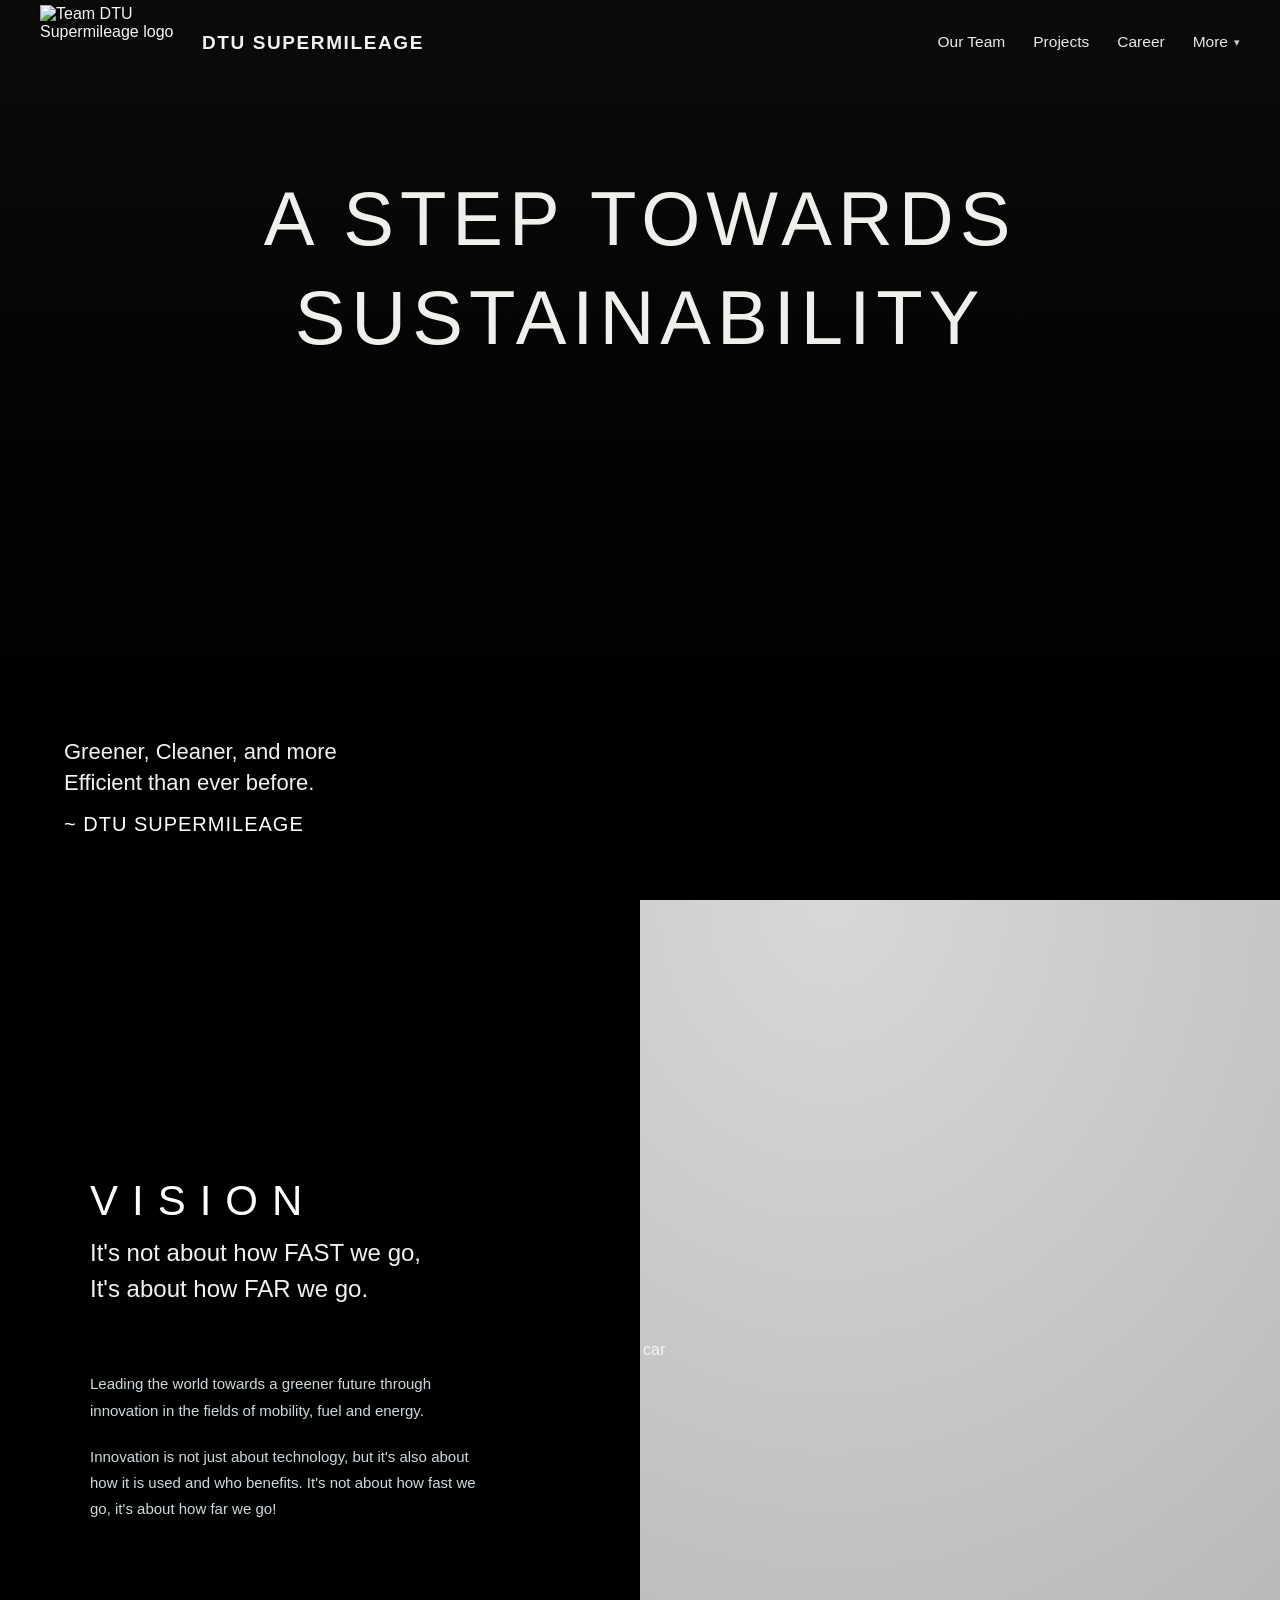
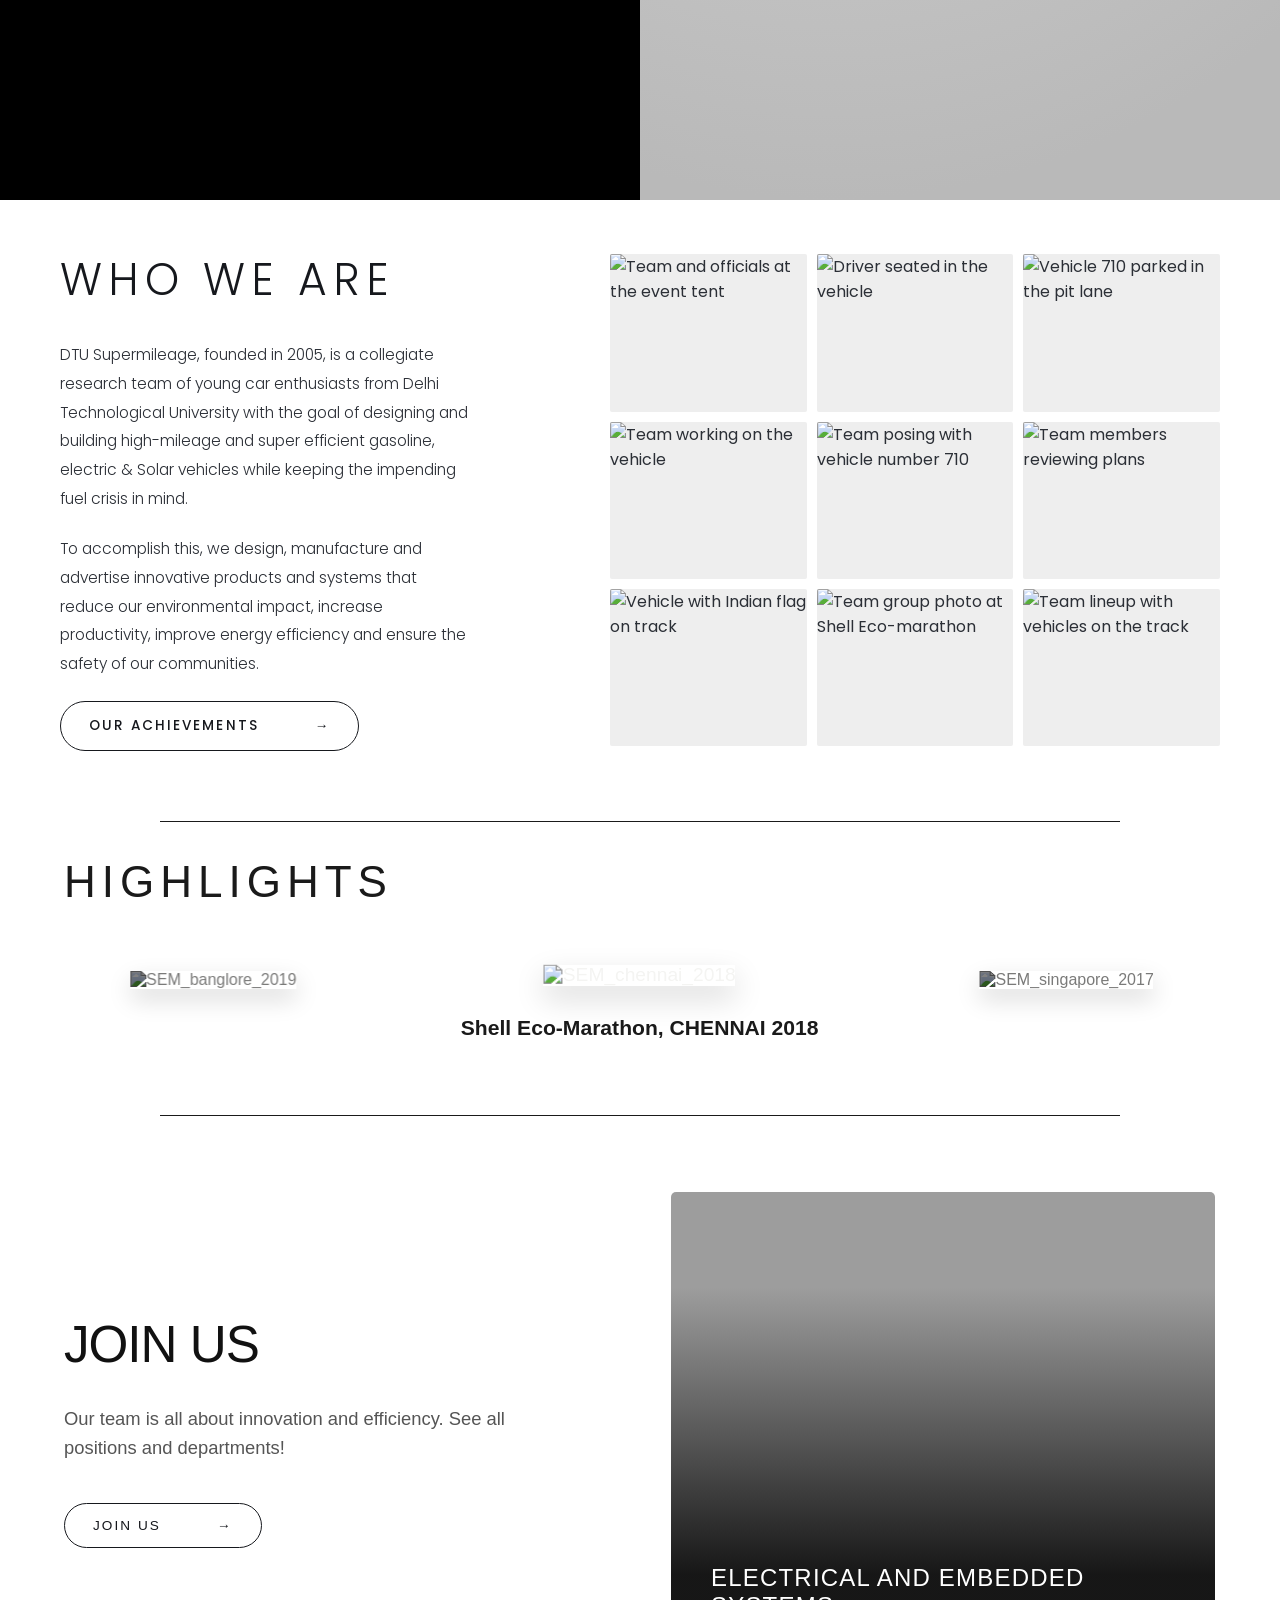
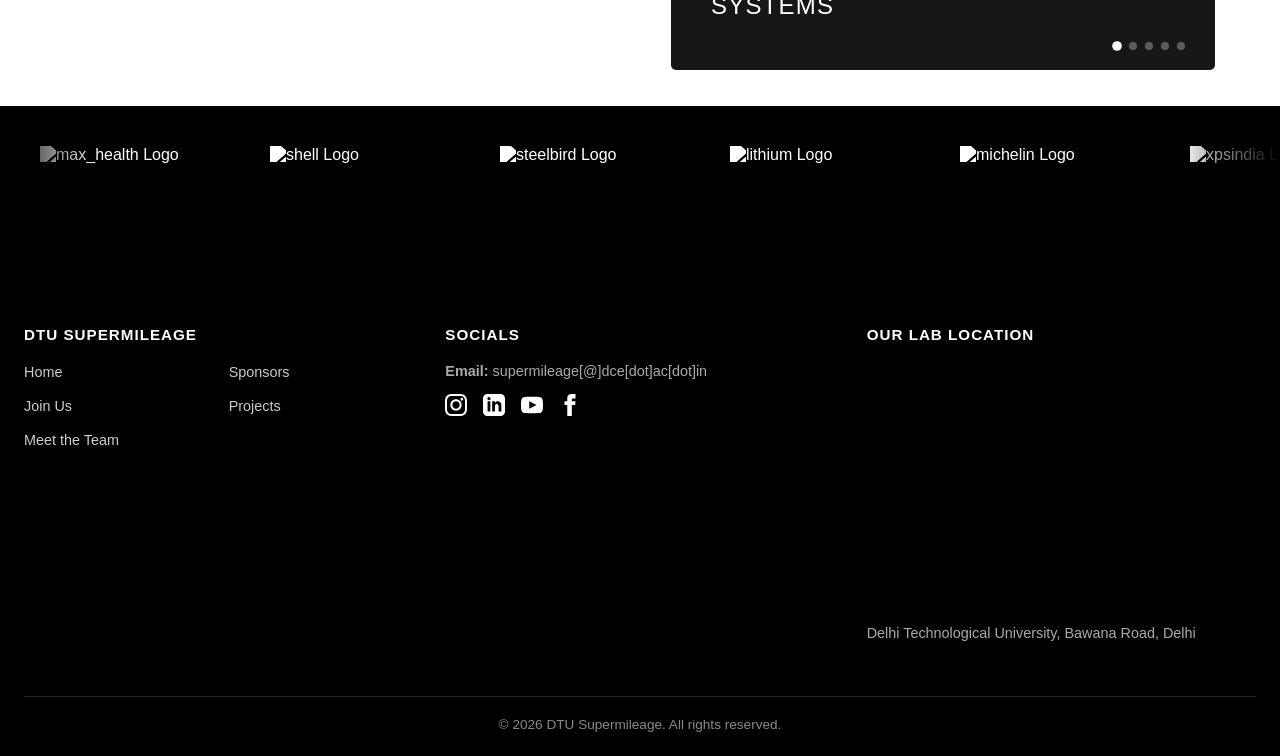
==== index.html @ 5630dfe8 "Add files via upload" ====
<!DOCTYPE html>
<html lang="en">
<head>
  <meta charset="UTF-8">
  <meta name="viewport" content="width=device-width, initial-scale=1.0">
  <title>Team DTU Supermileage</title>

  <!-- Preload critical performance assets -->
  <link rel="preload" href="assets/intro_vd.mp4" as="video" type="video/mp4">
  <link rel="preload" href="assets/smvlogo.png" as="image">
  <link rel="preconnect" href="https://fonts.googleapis.com">
  <link rel="preconnect" href="https://fonts.gstatic.com" crossorigin>
  <link href="https://fonts.googleapis.com/css2?family=Poppins:wght@300;400;500;600&display=swap" rel="stylesheet">
  <link rel="icon" type="image/png" href="assets/smvlogo.jpg">

  <!-- Link external stylesheet -->
  <link rel="stylesheet" href="styles.css">

  <style>
    /* Back to Top Button Styling */
    #backToTopBtn {
      position: fixed;
      bottom: 30px;
      right: 30px;
      z-index: 99;
      background: rgba(255, 255, 255);
      color: #040404;
      border: none;
      outline: none;
      width: 45px;
      height: 45px;
      border-radius: 50%;
      cursor: pointer;
      display: flex;
      align-items: center;
      justify-content: center;
      font-size: 20px;
      opacity: 0;
      visibility: hidden;
      transform: translateY(20px);
      transition: all 0.3s ease;
      box-shadow: 0 4px 12px rgba(0, 0, 0, 0.3);
    }

    #backToTopBtn.show {
      opacity: 1;
      visibility: visible;
      transform: translateY(0);
    }

    #backToTopBtn:hover {
      background: rgb(255, 255, 255);  
      transform: translateY(-3px);
      box-shadow: 0 6px 16px rgba(255, 85, 0, 0.4);
    }
  </style>
</head>

<body>
  <header>
    <a href="index.html" class="brand">
      <img class="brand-logo" src="assets/smvlogo.png" alt="Team DTU Supermileage logo" width="120" height="60">
      <span class="brand-name">DTU SUPERMILEAGE</span>
    </a>
    
    <button type="button" class="hamburger-btn" id="hamburgerBtn" aria-label="Toggle Navigation" aria-expanded="false">
        <span class="bar"></span>
        <span class="bar"></span>
        <span class="bar"></span>
    </button>

    <nav class="nav-right" aria-label="Main Navigation">
      <ul class="nav-links">
        <li class="lvl1"><a href="ourteam.html">Our Team</a></li>
        <li class="lvl2"><a href="projects.html">Projects</a></li>
        <li class="lvl2"><a href="career.html">Career</a></li>
        <li class="lvl3"><a href="sponsors.html">Sponsor Us</a></li>
      </ul>

      <div class="more-wrap">
        <button class="more-btn" id="moreBtn" aria-haspopup="true" aria-expanded="false">
          More <span class="chev">&#9662;</span>
        </button>
        <div class="more-panel" id="morePanel">
          <a href="index.html" class="active">Home</a>
          <a href="https://photos.app.goo.gl/ZworLWUZ16jQkHob8">Gallery</a>
          <a href="ourteam.html">Our Team</a>
          <a href="projects.html">Project</a>
          <a href="career.html">Career</a>
          <a href="sponsors.html">Sponsor Us</a>
        </div>
      </div>
    </nav>
  </header>

  <main>
    <!-- Hero Section -->
    <section class="hero">
      <video autoplay muted loop playsinline preload="auto" poster="assets/hero-fallback.png">
        <source src="assets/intro_vd.webm" type="video/webm">
        <source src="assets/intro_vd.mp4" type="video/mp4">
      </video>

      <div class="hero-content">
        <h1>A STEP TOWARDS<br>SUSTAINABILITY</h1>
      </div>

      <div class="quote">
        <p>Greener, Cleaner, and more<br>Efficient than ever before.</p>
        <div class="sig" style="color: white;"><span>~ DTU SUPERMILEAGE</span></div>
      </div>
    </section>

    <!-- Vision Section -->
    <section class="vision" id="vision">
      <div class="vision__left">
        <div class="vision__rule"></div>
        <div class="vision__content">
          <h2 class="vision__title" style="color: white;">VISION</h2>

          <p class="vision__tagline">
            It's not about how FAST we go,<br>
            It's about how FAR we go.
          </p>

          <div class="vision__body">
            <p>Leading the world towards a greener future through innovation in the fields of mobility, fuel and energy.</p>
            <p>Innovation is not just about technology, but it's also about how it is used and who benefits. It's not about how fast we go, it's about how far we go!</p>
          </div>
        </div>
      </div>

      <div class="vision__right">
        <img src="assets/car2.avif" alt="Concept car" class="vision__car" id="car">
      </div>
    </section>

    <!-- Who We Are Section -->
    <section class="who-we-are" id="who-we-are">
      <div class="wwa-container">
        <!-- Left column: text -->
        <div class="wwa-text" data-animate="left">
          <h2 class="wwa-heading">Who We Are</h2>

          <p class="wwa-paragraph">
            DTU Supermileage, founded in 2005, is a collegiate research team of young car
            enthusiasts from Delhi Technological University with the goal of designing and
            building high-mileage and super efficient gasoline, electric & Solar vehicles while
            keeping the impending fuel crisis in mind.
          </p>

          <p class="wwa-paragraph">
            To accomplish this, we design, manufacture and advertise innovative products and
            systems that reduce our environmental impact, increase productivity, improve
            energy efficiency and ensure the safety of our communities.
          </p>

          <a href="achievements.html" class="pill-btn">
            <span>Our Achievements</span>
            <span class="wwa-arrow" aria-hidden="true">&#8594;</span>
          </a>
        </div>

        <!-- Right column: image grid -->
        <div class="wwa-grid" data-animate="right">
          <div class="wwa-cell"><img src="assets/gallery/1.webp" alt="Team and officials at the event tent" loading="lazy"></div>
          <div class="wwa-cell"><img src="assets/gallery/2.webp" alt="Driver seated in the vehicle" loading="lazy"></div>
          <div class="wwa-cell"><img src="assets/gallery/3.webp" alt="Vehicle 710 parked in the pit lane" loading="lazy"></div>
          <div class="wwa-cell"><img src="assets/gallery/4.webp" alt="Team working on the vehicle" loading="lazy"></div>
          <div class="wwa-cell"><img src="assets/gallery/5.webp" alt="Team posing with vehicle number 710" loading="lazy"></div>
          <div class="wwa-cell"><img src="assets/gallery/6.webp" alt="Team members reviewing plans" loading="lazy"></div>
          <div class="wwa-cell"><img src="assets/gallery/7.webp" alt="Vehicle with Indian flag on track" loading="lazy"></div>
          <div class="wwa-cell"><img src="assets/gallery/8.webp" alt="Team group photo at Shell Eco-marathon" loading="lazy"></div>
          <div class="wwa-cell"><img src="assets/gallery/9.webp" alt="Team lineup with vehicles on the track" loading="lazy"></div>
        </div>
      </div>
    </section>

    <!-- Highlights Section -->
    <section class="highlights-section">
      <h2 class="section-heading">HIGHLIGHTS</h2>
      
      <div class="carousel-container">
        <div class="carousel-track" id="carouselTrack">
          <!-- Item 1 -->
          <div class="carousel-item">
            <div class="image-wrapper">
              <img src="assets/highlights/H1_SEM_Indonesia_2022.webp" alt="SEM_Indonesia_2022">
              <div class="caption">Shell Eco-Marathon, INDONESIA 2022</div>
            </div>
          </div>
          <!-- Item 2 -->
          <div class="carousel-item">
            <div class="image-wrapper">
              <img src="assets/highlights/H2_SEM_banglore_2019.webp" alt="SEM_banglore_2019">
              <div class="caption">Shell Eco-Marathon, BANGLORE 2019</div>
            </div>
          </div>
          <!-- Item 3 -->
          <div class="carousel-item">
            <div class="image-wrapper">
              <img src="assets/highlights/H3_SEM_chennai_2018.webp" alt="SEM_chennai_2018">
              <div class="caption">Shell Eco-Marathon, CHENNAI 2018</div>
            </div>
          </div>
          <!-- Item 4 -->
          <div class="carousel-item">
            <div class="image-wrapper">
              <img src="assets/highlights/H4_SEM_singapore_2017.webp" alt="SEM_singapore_2017">
              <div class="caption">Shell Eco-Marathon, SINGAPORE 2017</div>
            </div>
          </div>
          <!-- Item 5 -->
          <div class="carousel-item">
            <div class="image-wrapper">
              <img src="assets/highlights/H5_media.coverage.webp" alt="media.coverage">
              <div class="caption">Media Coverage</div>
            </div>
          </div>
          <!-- Item 6 -->
          <div class="carousel-item">
            <div class="image-wrapper">
              <img src="assets/highlights/H6_SEM_philipines_2014.webp" alt="SEM_philipines_2014">
              <div class="caption">Shell Eco-Marathon, PHILIPINES 2014</div>
            </div>
          </div>
        </div>
      </div>
    </section>
    
    <!-- Join Us Section -->
    <section class="join-architecture-section">
      <div class="join-container">
        <div class="join-left">
          <div class="vision__title">
            <h2>JOIN US</h2>
          </div>
          <p class="join-description">
            Our team is all about innovation and efficiency. See all positions and departments!
          </p>
          <a href="https://chat.whatsapp.com/EzGhBx8OUHdIgOia9QNd7w" class="pill-btn">
            <span>Join Us</span>
            <span class="pill-arrow" aria-hidden="true">&#8594;</span>
          </a>
        </div>

        <div class="join-right">
          <div class="dept-carousel-wrapper" id="deptCarousel">
            <div class="dept-card active" style="background-image: url('assets/departments/elec.webp');">
              <div class="dept-overlay"></div>
              <div class="dept-content">
                <h3>ELECTRICAL AND EMBEDDED SYSTEMS</h3>
                <div class="dept-info">
                  <p>This department oversees the production of powertrain components, electric vehicles, and the effective operation of electronics, motor, and motor control systems.</p>
                </div>
              </div>
            </div>

            <div class="dept-card" style="background-image: url('assets/departments/aero.webp');">
              <div class="dept-overlay"></div>
              <div class="dept-content">
                <h3>AERODYNAMICS</h3>
                <div class="dept-info">
                  <p>Focuses on vehicle chassis design, structural optimization, lightweight material implementation, and reducing aerodynamic drag coefficient.</p>
                </div>
              </div>
            </div>

            <div class="dept-card" style="background-image: url('assets/departments/pnd.webp');">
              <div class="dept-overlay"></div>
              <div class="dept-content">
                <h3>PROPULSION & VEHICLE DYNAMICS</h3>
                <div class="dept-info">
                  <p>Responsible for suspension geometry, steering systems, braking setups, and rigorous testing on track handling metrics.</p>
                </div>
              </div>
            </div>

            <div class="dept-card" style="background-image: url('assets/departments/snb.webp');">
              <div class="dept-overlay"></div>
              <div class="dept-content">
                <h3>STEERING AND BRAKES</h3>
                <div class="dept-info">
                  <p>Handles precision steering feedback systems and reliable braking mechanics tailored for maximum efficiency.</p>
                </div>
              </div>
            </div>

            <div class="dept-card" style="background-image: url('assets/departments/corpo.webp');">
              <div class="dept-overlay"></div>
              <div class="dept-content">
                <h3>CORPORATE & DESIGN</h3>
                <div class="dept-info">
                  <p>Handles corporate partnerships, financial budgeting, logistical planning, and overall outreach for national and international events.</p>
                </div>
              </div>
            </div>
          </div>

          <div class="dept-dots">
            <span class="dot active" data-index="0"></span>
            <span class="dot" data-index="1"></span>
            <span class="dot" data-index="2"></span>
            <span class="dot" data-index="3"></span>
            <span class="dot" data-index="4"></span>
          </div>
        </div>
      </div>
    </section>

    <!-- Back to Top Button -->
    <button id="backToTopBtn" aria-label="Back to top">&#8593;</button>

    <!-- Sponsor Marquee Section -->
    <section>
      <div class="sponsor-marquee">
        <div class="marquee-track" id="sponsorTrack">
          <img src="assets/sponsors/1.webp" alt="max_health Logo" class="sponsor-logo" loading="lazy">
          <img src="assets/sponsors/2.webp" alt="shell Logo" class="sponsor-logo" loading="lazy">
          <img src="assets/sponsors/3.webp" alt="steelbird Logo" class="sponsor-logo" loading="lazy">
          <img src="assets/sponsors/4.webp" alt="lithium Logo" class="sponsor-logo" loading="lazy">
          <img src="assets/sponsors/5.webp" alt="michelin Logo" class="sponsor-logo" loading="lazy">
          <img src="assets/sponsors/6.webp" alt="xpsindia Logo" class="sponsor-logo" loading="lazy">
          <img src="assets/sponsors/7.webp" alt="solidworks Logo" class="sponsor-logo" loading="lazy">
          <img src="assets/sponsors/8.webp" alt="ansys Logo" class="sponsor-logo" loading="lazy">
          
          <!-- Duplicate Set for Seamless Marquee Loop -->
          <img src="assets/sponsors/1.webp" alt="max_health Logo" class="sponsor-logo" loading="lazy">
          <img src="assets/sponsors/2.webp" alt="shell Logo" class="sponsor-logo" loading="lazy">
          <img src="assets/sponsors/3.webp" alt="steelbird Logo" class="sponsor-logo" loading="lazy">
          <img src="assets/sponsors/4.webp" alt="lithium Logo" class="sponsor-logo" loading="lazy">
          <img src="assets/sponsors/5.webp" alt="michelin Logo" class="sponsor-logo" loading="lazy">
          <img src="assets/sponsors/6.webp" alt="xpsindia Logo" class="sponsor-logo" loading="lazy">
          <img src="assets/sponsors/7.webp" alt="solidworks Logo" class="sponsor-logo" loading="lazy">
          <img src="assets/sponsors/8.webp" alt="ansys Logo" class="sponsor-logo" loading="lazy">
        </div>
      </div>
    </section>
  </main>

  <footer class="site-footer">
    <div class="footer-container">

      <!-- Column 1: Navigation Links -->
      <div class="footer-col">
        <h3>DTU SUPERMILEAGE</h3>
        <div class="nav-subcolumns">
          <ul class="footer-links">
            <li><a href="index.html">Home</a></li>
            <li><a href="career.html">Join Us</a></li>
            <li><a href="ourteam.html">Meet the Team</a></li>
          </ul>
          <ul class="footer-links">
            <li><a href="sponsors.html">Sponsors</a></li>
            <li><a href="projects.html">Projects</a></li>
          </ul>
        </div>
      </div>

      <!-- Column 2: Email & Socials -->
      <div class="footer-col">
        <h3>SOCIALS</h3>
        <p class="footer-email">
          <strong>Email:</strong> supermileage[@]dce[dot]ac[dot]in
        </p>

        <div class="footer-socials">
          <!-- Instagram -->
          <a href="https://instagram.com/dtusmv" target="_blank" rel="noopener noreferrer" aria-label="Instagram">
            <svg class="social-icon" viewBox="0 0 24 24" aria-hidden="true" focusable="false">
              <path fill="currentColor" d="M12 2.163c3.204 0 3.584.012 4.85.07 3.252.148 4.771 1.691 4.919 4.919.058 1.265.069 1.645.069 4.849 0 3.205-.012 3.584-.069 4.849-.149 3.225-1.664 4.771-4.919 4.919-1.266.058-1.644.07-4.85.07-3.204 0-3.584-.012-4.849-.07-3.26-.149-4.771-1.699-4.919-4.92-.058-1.265-.07-1.644-.07-4.849 0-3.204.013-3.583.07-4.849.149-3.227 1.664-4.771 4.919-4.919 1.266-.057 1.645-.069 4.849-.069zm0-2.163c-3.259 0-3.667.014-4.947.072-4.358.2-6.78 2.618-6.98 6.98-.059 1.281-.073 1.689-.073 4.948 0 3.259.014 3.668.072 4.948.2 4.358 2.618 6.78 6.98 6.98 1.281.058 1.689.072 4.948.072 3.259 0 3.668-.014 4.948-.072 4.354-.2 6.782-2.618 6.979-6.98.059-1.28.073-1.689.073-4.948 0-3.259-.014-3.667-.072-4.947-.196-4.354-2.617-6.78-6.979-6.98-1.281-.059-1.69-.073-4.949-.073zm0 5.838c-3.403 0-6.162 2.759-6.162 6.162s2.759 6.163 6.162 6.163 6.162-2.759 6.162-6.163c0-3.403-2.759-6.162-6.162-6.162zm0 10.162c-2.209 0-4-1.79-4-4 0-2.209 1.791-4 4-4s4 1.791 4 4c0 2.21-1.791 4-4 4zm6.406-11.845c-.796 0-1.441.645-1.441 1.44s.645 1.44 1.441 1.44c.795 0 1.439-.645 1.439-1.44s-.644-1.44-1.439-1.44z"/>
            </svg>
          </a>

          <!-- LinkedIn -->
          <a href="https://www.linkedin.com/company/dtusupermileage/" target="_blank" rel="noopener noreferrer" aria-label="LinkedIn">
            <svg class="social-icon" viewBox="0 0 24 24" aria-hidden="true" focusable="false">
              <path fill="currentColor" d="M19 0h-14c-2.761 0-5 2.239-5 5v14c0 2.761 2.239 5 5 5h14c2.762 0 5-2.239 5-5v-14c0-2.761-2.238-5-5-5zm-11 19h-3v-11h3v11zm-1.5-12.268c-.966 0-1.75-.79-1.75-1.764s.784-1.764 1.75-1.764 1.75.79 1.75 1.764-.783 1.764-1.75 1.764zm13.5 12.268h-3v-5.604c0-3.368-4-3.113-4 0v5.604h-3v-11h3v1.765c1.396-2.586 7-2.777 7 2.476v6.759z"/>
            </svg>
          </a>

          <!-- YouTube -->
          <a href="https://www.youtube.com/@dtusupermileage" target="_blank" rel="noopener noreferrer" aria-label="YouTube">
            <svg class="social-icon" viewBox="0 0 24 24" aria-hidden="true" focusable="false">
              <path fill="currentColor" d="M19.615 3.184c-3.604-.246-11.631-.245-15.23 0-3.897.266-4.356 2.62-4.385 8.816.029 6.185.484 8.549 4.385 8.816 3.6.245 11.626.246 15.23 0 3.897-.266 4.356-2.62 4.385-8.816-.029-6.185-.484-8.549-4.385-8.816zm-10.615 12.816v-8l8 3.993-8 4.007z"/>
            </svg>
          </a>

          <!-- Facebook -->
          <a href="https://www.facebook.com/DTUSupermileage/" target="_blank" rel="noopener noreferrer" aria-label="Facebook">
            <svg class="social-icon" viewBox="0 0 24 24" aria-hidden="true" focusable="false">
              <path fill="currentColor" d="M9 8h-3v4h3v12h5v-12h3.642l.358-4h-4v-1.667c0-.955.192-1.333 1.115-1.333h2.885v-5h-3.808c-3.596 0-5.192 1.583-5.192 4.615v3.385z"/>
            </svg>
          </a>
        </div>
      </div>

      <!-- Column 3: Location & Map -->
      <div class="footer-col">
        <h3>OUR LAB LOCATION</h3>
        <div class="map-container">
          <iframe 
            src="https://www.google.com/maps/embed?pb=!1m18!1m12!1m3!1d550.8829001126899!2d77.1178675981182!3d28.752760879747065!2m3!1f0!2f0!3f0!3m2!1i1024!2i768!4f13.1!3m3!1m2!1s0x390d0165c2d05ccd%3A0x493614b75f6ae252!2sSMV%20DTU!5e0!3m2!1sen!2sin!4v1786744481241!5m2!1sen!2sin" 
            width="100%" 
            height="250" 
            style="border:0;" 
            allowfullscreen="" 
            loading="lazy" 
            referrerpolicy="strict-origin-when-cross-origin"
            title="SMV DTU Location Map">
          </iframe>
        </div>
        <p class="lab-address">Delhi Technological University, Bawana Road, Delhi</p>
      </div>

    </div>

    <!-- Bottom Copyright Bar -->
    <div class="footer-bottom">
      <span>© 2026 DTU Supermileage. All rights reserved.</span>
    </div>
  </footer>

  <!-- Link external JavaScript -->
  <script src="script.js"></script>

  <!-- Back to Top Script -->
  <script>
    document.addEventListener("DOMContentLoaded", () => {
      const backToTopBtn = document.getElementById('backToTopBtn');

      if (backToTopBtn) {
        window.addEventListener('scroll', () => {
          // Show button if user scrolls down more than 300px
          if (window.scrollY > 300) {
            backToTopBtn.classList.add('show');
          } else {
            backToTopBtn.classList.remove('show');
          }
        });

        backToTopBtn.addEventListener('click', () => {
          window.scrollTo({
            top: 0,
            behavior: 'smooth'
          });
        });
      }
    });
  </script>
</body>
</html>
---- styles.css ----
/* ==========================================
   0. ROOT & GLOBAL RESET VARIABLES
   ========================================== */
:root {
  --header-bg: transparent;
  --header-bg-solid: rgba(30,30,30,0.92);
  --text-light: #f4f4f2;
  --text-dim: #cfcfcc;
  --accent: #cfcfcc;
  --ink: #16181d;
  --body-text: #2b2f36;
  --muted: #6b7280;
  --bg: #ffffff;
  --line: #16181d;
  --gap: 10px;
  --radius: 2px;
}

* {
  box-sizing: border-box;
  margin: 0;
  padding: 0;
}

.who-we-are, 
.join-architecture-section, 
.highlights-section {
  margin: 0;
}

html {
  scroll-behavior: smooth;
}

body {
  font-family: 'Segoe UI', 'Helvetica Neue', Arial, sans-serif;
  background: #000;
  color: var(--text-light);
}

a {
  color: inherit;
  text-decoration: none;
}


/* ==========================================
   1. HEADER & NAVIGATION STYLES
   ========================================== */
header {
  position: fixed;
  top: 0;
  left: 0;
  right: 0;
  z-index: 100;
  height: 84px;
  display: flex;
  align-items: center;
  justify-content: space-between;
  gap: 24px;
  padding: 0 40px;
  background: transparent;
  transition: transform 0.3s ease-in-out;
}

header.header-hidden {
  transform: translateY(-100%);
}

.brand {
  display: flex;
  align-items: center;
  gap: 12px;
  height: 100%;
  flex-shrink: 0;
}

.brand-logo {
  height: 75px;
  width: auto;
  display: block;
  filter: drop-shadow(0 1px 2px rgba(0,0,0,0.5));
}

.brand-name {
  font-size: 19px;
  font-weight: 700;
  letter-spacing: 1.6px;
  color: #f2f2f0;
  white-space: nowrap;
  line-height: 1;
}

.nav-right {
  display: flex;
  align-items: center;
  height: 100%;
  gap: 28px;
  flex-shrink: 1;
  min-width: 0;
}

.nav-links {
  list-style: none;
  display: flex;
  align-items: center;
  height: 100%;
  gap: 28px;
}

.nav-links a {
  display: flex;
  align-items: center;
  height: 100%;
  font-size: 15.5px;
  color: #e8e8e6;
  white-space: nowrap;
  position: relative;
  transition: color 0.3s ease, transform 0.3s ease;
}

.nav-links a:hover {
  color: #ffffff;
  transform: scale(1.05);
}

.lvl3, .lvl2, .lvl1 {
  display: flex;
}

/* More Menu Dropdown */
.more-wrap {
  position: relative;
  display: none;
  height: 100%;
  align-items: center;
}

.more-btn {
  display: flex;
  align-items: center;
  gap: 6px;
  height: 100%;
  background: none;
  border: none;
  color: #e8e8e6;
  font-size: 15.5px;
  font-family: inherit;
  cursor: pointer;
  white-space: nowrap;
  transition: color 0.3s ease, transform 0.3s ease;
}

.more-btn:hover {
  color: #ffffff;
  transform: scale(1.05);
}

.more-btn .chev {
  font-size: 11px;
  transition: transform .2s ease;
  color: var(--accent);
}

.more-btn[aria-expanded="true"] .chev {
  transform: rotate(180deg);
}

.more-panel {
  position: absolute;
  top: calc(100% + 10px);
  right: 0;
  min-width: 200px;
  background: var(--header-bg-solid);
  border: 1px solid rgba(255,255,255,0.08);
  border-radius: 10px;
  padding: 8px;
  display: none;
  flex-direction: column;
  box-shadow: 0 12px 30px rgba(0,0,0,0.45);
}

.more-panel.open {
  display: flex;
}

.more-panel a {
  padding: 11px 14px;
  border-radius: 6px;
  font-size: 15px;
  color: #eee;
  white-space: nowrap;
  transition: background 0.2s ease, color 0.2s ease;
}

.more-panel a:hover,
.more-panel a.active {
  background: rgba(255,255,255,0.08);
  color: #fff;
}

.profile {
  display: flex;
  align-items: center;
  height: 100%;
  gap: 6px;
  cursor: pointer;
  flex-shrink: 0;
}

.profile .avatar {
  width: 30px;
  height: 30px;
  border-radius: 50%;
  background: var(--accent);
  display: flex;
  align-items: center;
  justify-content: center;
  color: #fff;
  font-size: 15px;
}

.profile .chev {
  color: var(--accent);
  font-size: 11px;
}


/* ==========================================
   2. HERO SECTION
   ========================================== */
.hero {
  position: relative;
  min-height: 100vh;
  display: flex;
  flex-direction: column;
  justify-content: center;
  overflow: hidden;
}

.hero video {
  position: absolute;
  inset: 0;
  width: 100%;
  height: 100%;
  object-fit: cover;
  z-index: 0;
}

.hero::after {
  content: "";
  position: absolute;
  inset: 0;
  background: linear-gradient(180deg, rgba(20,20,20,0.55) 0%, rgba(20,20,20,0.25) 35%, rgba(10,10,10,0.15) 60%, rgba(0,0,0,0.8) 100%);
  z-index: 1;
}

.hero-content {
  position: relative;
  z-index: 2;
  padding-top: 170px;
  text-align: center;
}

.hero-content h1 {
  font-size: clamp(32px, 6vw, 76px);
  font-weight: 300;
  letter-spacing: 6px;
  line-height: 1.3;
  color: #efefec;
}

.quote {
  position: relative;
  z-index: 2;
  margin-top: auto;
  padding: 0 0 64px 64px;
  max-width: 520px;
}

.quote p {
  font-size: 22px;
  color: #f2f2f0;
  line-height: 1.4;
  font-weight: 300;
}

.quote .sig {
  margin-top: 14px;
  font-size: 20px;
  font-weight: 700;
  letter-spacing: 1px;
}

.quote .sig span {
  font-weight: 400;
}


/* ==========================================
   3. VISION SECTION
   ========================================== */
.vision {
  position: relative;
  display: flex;
  width: 100%;
  height: 100vh;
  overflow: hidden;
  background: #d9d9d9;
}

.vision__left {
  position: relative;
  width: 50%;
  min-width: 480px;
  height: 100%;
  background: #000;
  display: flex;
  align-items: center;
  padding-left: 90px;
  z-index: 2;
}

.vision__rule {
  position: absolute;
  left: 40px;
  top: 12%;
  bottom: 12%;
  width: 1px;
  background: rgba(0, 0, 0, 0.35);
}

.vision__content {
  max-width: 460px;
}

.vision__title {
  font-size: 42px;
  font-weight: 400;
  letter-spacing: 14px;
  margin-bottom: 10px;
}

.vision__tagline {
  font-size: 24px;
  font-weight: 300;
  line-height: 1.5;
  color: #f2f2f2;
  margin-bottom: 64px;
}

.vision__body p {
  font-size: 15px;
  font-weight: 300;
  line-height: 1.75;
  color: #cfd8dc;
  max-width: 400px;
}

.vision__body p + p {
  margin-top: 20px;
}

.vision__right {
  position: relative;
  width: 50%;
  height: 100%;
  background: radial-gradient(120% 100% at 30% 0%, #d8d8d8 0%, #b9b9b9 100%);
  overflow: hidden;
}

.vision__car {
  position: absolute;
  top: 50%;
  right: -6%;
  width: 118%;
  max-width: none;
  transform: translate(0, -50%);
  will-change: transform;
  pointer-events: none;
  user-select: none;
}


/* ==========================================
   4. WHO WE ARE SECTION
   ========================================== */
.who-we-are {
  padding: 50px 60px;
  overflow: hidden;
  background: var(--bg);
  color: var(--body-text);
  font-family: 'Poppins', -apple-system, BlinkMacSystemFont, 'Segoe UI', sans-serif;
}

.wwa-container {
  max-width: 1400px;
  margin: 0 auto;
  display: grid;
  grid-template-columns: minmax(280px, 460px) 1fr;
  gap: 90px;
  align-items: center;
}

.wwa-text {
  opacity: 0;
  transform: translateX(-30px);
  transition: opacity 0.8s ease, transform 0.8s ease;
}

.wwa-text.in-view {
  opacity: 1;
  transform: translateX(0);
}

.wwa-heading {
  font-weight: 300;
  font-size: 44px;
  letter-spacing: 6px;
  line-height: 1.35;
  margin: 0 0 32px;
  color: var(--ink);
  text-transform: uppercase;
}

.wwa-paragraph {
  font-size: 15.5px;
  line-height: 1.85;
  font-weight: 300;
  color: var(--body-text);
  margin: 0 0 22px;
  max-width: 46ch;
}

.pill-btn {
  display: inline-flex;
  align-items: center;
  text-decoration: none;
  border: 1px solid var(--line, rgba(0, 0, 0, 0.3));
  border-radius: 999px;
  overflow: hidden;
  font-size: 0.85rem;
  letter-spacing: 0.15em;
  text-transform: uppercase;
  font-weight: 500;
  color: var(--ink, #fff);
  background: transparent;
  width: fit-content;
  transition: background 0.3s ease, color 0.3s ease, border-color 0.3s ease;
}

.pill-btn span {
  display: flex;
  align-items: center;
  padding: 14px 28px;
  font-weight: inherit;
  letter-spacing: inherit;
}

/* Hover State */
.pill-btn:hover {
  background: var(--ink, #111111);
  color: #fff;
  border-color: var(--ink, #111111);
}

.wwa-grid {
  display: grid;
  grid-template-columns: repeat(3, 1fr);
  grid-auto-rows: 1fr;
  gap: var(--gap);
  opacity: 0;
  transform: translateX(30px);
  transition: opacity 0.8s ease 0.15s, transform 0.8s ease 0.15s;
}

.wwa-grid.in-view {
  opacity: 1;
  transform: translateX(0);
}

.wwa-cell {
  position: relative;
  aspect-ratio: 5 / 4;
  overflow: hidden;
  border-radius: var(--radius);
  background: #eee;
}

.wwa-cell img {
  width: 100%;
  height: 100%;
  object-fit: cover;
  display: block;
  transition: transform 0.6s cubic-bezier(0.22, 1, 0.36, 1), filter 0.6s ease;
  filter: grayscale(0%);
}

.wwa-cell:hover img {
  transform: scale(1.06);
}

.wwa-grid.in-view .wwa-cell {
  animation: fadeUp 0.6s ease both;
}
.wwa-grid.in-view .wwa-cell:nth-child(1) { animation-delay: 0.05s; }
.wwa-grid.in-view .wwa-cell:nth-child(2) { animation-delay: 0.10s; }
.wwa-grid.in-view .wwa-cell:nth-child(3) { animation-delay: 0.15s; }
.wwa-grid.in-view .wwa-cell:nth-child(4) { animation-delay: 0.20s; }
.wwa-grid.in-view .wwa-cell:nth-child(5) { animation-delay: 0.25s; }
.wwa-grid.in-view .wwa-cell:nth-child(6) { animation-delay: 0.30s; }
.wwa-grid.in-view .wwa-cell:nth-child(7) { animation-delay: 0.35s; }
.wwa-grid.in-view .wwa-cell:nth-child(8) { animation-delay: 0.40s; }
.wwa-grid.in-view .wwa-cell:nth-child(9) { animation-delay: 0.45s; }

@keyframes fadeUp {
  from { opacity: 0; transform: translateY(14px); }
  to   { opacity: 1; transform: translateY(0); }
}


/* ==========================================
   5. JOIN ARCHITECTURE & DEPARTMENT CAROUSEL
   ========================================== */
.join-architecture-section {
  background-color: #ffffff;
  color: #ffffff;
  padding: 35px 5vw;
  font-family: 'Helvetica Neue', Helvetica, Arial, sans-serif;
}

.join-container {
  max-width: 1400px;
  margin: 0 auto;
  display: grid;
  grid-template-columns: 1fr 1fr;
  gap: 60px;
  align-items: center;
}

.join-left {
  display: flex;
  flex-direction: column;
  justify-content: center;
}

.arch-index {
  font-size: 0.75rem;
  letter-spacing: 0.25em;
  color: #666666;
  text-transform: uppercase;
  display: block;
  margin-bottom: 12px;
  font-weight: 600;
}

.join-left h2 {
  font-size: clamp(2.5rem, 4vw, 4rem);
  font-weight: 300;
  letter-spacing: -0.02em;
  margin: 0 0 20px 0;
  color: #111111;
}

.join-description {
  font-size: 1.15rem;
  line-height: 1.6;
  color: #555555;
  font-weight: 300;
  margin-bottom: 40px;
  max-width: 480px;
}

.arch-btn {
  display: inline-flex;
  align-items: center;
  gap: 12px;
  background: transparent;
  border: 1px solid rgba(0, 0, 0, 0.3);
  color: #fff;
  padding: 14px 28px;
  text-decoration: none;
  font-size: 0.85rem;
  letter-spacing: 0.15em;
  text-transform: uppercase;
  font-weight: 500;
  width: fit-content;
  transition: all 0.4s cubic-bezier(0.16, 1, 0.3, 1);
}

.arch-btn:hover {
  background: #111111;
  color: #ffffff;
  border-color: #111111;
}

.arch-btn svg {
  transition: transform 0.3s ease;
}

.arch-btn:hover svg {
  transform: translateX(6px);
}

/* Right Side: Department Display Carousel */
.join-right {
  position: relative;
  width: 100%;
  height: 480px;
  border: 1px solid rgb(255, 255, 255);
  border-radius: 6px;
  overflow: hidden;
  background: #ffffff;
}

.dept-carousel-wrapper {
  position: relative;
  width: 100%;
  height: 100%;
}

.dept-card {
  position: absolute;
  inset: 0;
  background-size: cover;
  background-position: center;
  opacity: 0;
  visibility: hidden;
  transition: opacity 0.8s cubic-bezier(0.16, 1, 0.3, 1), visibility 0.8s ease;
  display: flex;
  flex-direction: column;
  justify-content: flex-end;
  padding: 40px;
}

.dept-card.active {
  opacity: 1;
  visibility: visible;
}

.dept-overlay {
  position: absolute;
  inset: 0;
  background: linear-gradient(to top, rgba(10,10,10,0.95) 20%, rgba(10,10,10,0.4) 80%);
  transition: background 0.4s ease;
}

.dept-content {
  position: relative;
  z-index: 2;
}

.dept-content h3 {
  font-size: 1.5rem;
  font-weight: 400;
  letter-spacing: 0.05em;
  color: #fff;
  margin: 0 0 10px 0;
  transition: transform 0.4s ease;
}

.dept-info {
  max-height: 0;
  opacity: 0;
  overflow: hidden;
  transition: max-height 0.5s cubic-bezier(0.16, 1, 0.3, 1), opacity 0.4s ease;
}

.dept-info p {
  font-size: 0.95rem;
  line-height: 1.6;
  color: #d0d0d0;
  margin: 0;
  font-weight: 300;
}

.dept-card:hover .dept-info,
.dept-card.expanded .dept-info {
  max-height: 150px;
  opacity: 1;
  margin-top: 12px;
}

.dept-dots {
  position: absolute;
  bottom: 20px;
  right: 30px;
  z-index: 10;
  display: flex;
  gap: 8px;
}

.dot {
  width: 8px;
  height: 8px;
  border-radius: 50%;
  background: rgba(255, 255, 255, 0.3);
  cursor: pointer;
  transition: background 0.3s ease, transform 0.3s ease;
}

.dot.active {
  background: #fff;
  transform: scale(1.2);
}


/* ==========================================
   6. HIGHLIGHTS SECTION
   ========================================== */
.highlights-section {
  width: 100%;
  max-width: 100vw;
  padding: 20px 0 40px 0;
  overflow: hidden;
  background-color: #ffffff;
  position: relative;
}

/* Centered thin black separator line (3/4 of page width) at top */
.highlights-section::before {
  content: "";
  display: block;
  width: 75%;
  height: 1px;
  background-color: #1a1a1a;
  margin: 0 auto 30px auto;
}

/* Bottom separator line (3/4 width, centered, thin black) */
.highlights-section::after {
  content: "";
  display: block;
  width: 75%;
  height: 1px;
  background-color: #1a1a1a;
  margin: 20px auto 0 auto;
}

/* Heading with left margin gap */
.section-heading {
  font-size: 44px;
  font-weight: 300;
  margin-left: 5vw;
  margin-bottom: 20px;
  letter-spacing: 6px;
  line-height: 1.35;
  text-transform: uppercase;
  color: #1a1a1a;
}

.carousel-container {
  width: 100%;
  overflow: visible;
  position: relative;
  padding: 40px 0 60px 0;
}

.carousel-track {
  display: flex;
  flex-direction: row;
  align-items: center;
  will-change: transform;
}

.carousel-item {
  flex: 0 0 33.333vw;
  max-width: 33.333vw;
  padding: 0 15px;
  box-sizing: border-box;
  text-align: center;
  position: relative;
  z-index: 1;
}

.image-wrapper {
  position: relative;
  width: 100%;
  transition: transform 0.5s ease, z-index 0.5s ease;
}

.carousel-item img {
  width: 100%;
  height: 320px;
  object-fit: cover;
  border-radius: 0;
  box-shadow: 0 10px 25px rgba(0, 0, 0, 0.15);
  transition: filter 0.5s ease, transform 0.5s ease;
  filter: brightness(0.5);
}

/* Center Active Image Styling */
.carousel-item.active {
  z-index: 10;
}

.carousel-item.active .image-wrapper {
  transform: scale(1.2);
}

.carousel-item.active img {
  filter: brightness(1);
}

/* Prevent hover states or pointer clicking from disrupting transitions/animations */
.carousel-container *, 
.carousel-track *, 
.carousel-item * {
  pointer-events: none;
}

/* Caption Styling */
.caption {
  position: relative;
  margin-top: 25px;
  width: 100%;
  text-align: center;
  font-size: 1.1rem;
  font-weight: 600;
  color: #1a1a1a;
  opacity: 0;
  transition: opacity 0.3s ease-in-out;
}

.carousel-item.active .caption {
  opacity: 1;
}


/* ==========================================
   7. SPONSOR MARQUEE SECTION
   ========================================== */
.sponsor-marquee {
  width: 100%;
  overflow: hidden;
  background-color: #000;
  padding: 40px 0;
  position: relative;
}

.sponsor-marquee::before,
.sponsor-marquee::after {
  content: "";
  position: absolute;
  top: 0;
  width: 100px;
  height: 100%;
  z-index: 2;
  pointer-events: none;
}

.sponsor-marquee::before {
  left: 0;
  background: linear-gradient(to right, #000, transparent);
}

.sponsor-marquee::after {
  right: 0;
  background: linear-gradient(to left, #000, transparent);
}

.marquee-track {
  display: flex;
  width: 200vw;
  animation: marqueeScroll 30s linear infinite;
}

.marquee-track:hover {
  animation-play-state: paused;
}

.sponsor-logo {
  flex: 0 0 auto;
  width: 150px;
  height: 80px;
  margin: 0 40px;
  object-fit: contain;
  filter: brightness(0) invert(1);
  transition: filter 0.3s ease;
}

.sponsor-logo:hover {
  filter: none; 
}

@keyframes marqueeScroll {
  0% { transform: translateX(0); }
  100% { transform: translateX(-50%); }
}


/* ==========================================
   8. SITE FOOTER (UPDATED & RESTRUCTURED)
   ========================================== */
.site-footer {
  background-color: #000000;
  color: #ffffff;
  padding: 60px 24px 24px;
  font-family: sans-serif;
  width: 100%;
  box-sizing: border-box;
}

.footer-container {
  max-width: 1280px;
  margin: 0 auto;
  display: grid;
  grid-template-columns: repeat(3, 1fr); /* Enforces 3 balanced columns across screen sizes */
  gap: 32px;
  width: 100%;
  border-bottom: 1px solid #222222;
  padding-bottom: 40px;
}

.footer-col {
  width: 100%;
}

.footer-col h3 {
  font-size: 0.95rem;
  letter-spacing: 1px;
  margin-bottom: 20px;
  color: #ffffff;
  font-weight: 700;
  text-transform: uppercase;
}

.footer-col p {
  font-size: 0.9rem;
  color: #aaaaaa;
  margin-bottom: 15px;
}

.nav-subcolumns {
  display: grid;
  grid-template-columns: 1fr 1fr;
  gap: 20px;
  margin-bottom: 20px;
}

.footer-links {
  list-style: none;
  padding: 0;
  margin: 0;
}

.footer-links li {
  margin-bottom: 16px;
}

.footer-links a {
  color: #cccccc;
  text-decoration: none;
  font-size: 0.9rem;
  transition: color 0.2s ease;
}

.footer-links a:hover {
  color: #ffffff;
  text-decoration: underline;
}

.footer-email {
  font-size: 0.9rem;
  color: #888888;
  margin-top: 15px;
}

.footer-socials {
  margin-top: 15px;
  display: flex;
  gap: 16px;
  align-items: center;
}

.footer-socials a {
  color: #ffffff;
  display: inline-flex;
  align-items: center;
  transition: color 0.3s ease, transform 0.2s ease;
}

.footer-socials a:hover {
  color: #00bcd4;
  transform: translateY(-2px);
}

.social-icon {
  width: 22px;
  height: 22px;
  fill: currentColor;
}

.map-container {
  margin-bottom: 12px;
  border-radius: 12px;
  overflow: hidden;
  width: 100%;
}

.map-container iframe {
  display: block;
  width: 100%;
  border: 0;
}

.lab-address {
  font-size: 0.85rem;
  color: #888888;
}

.footer-bottom {
  max-width: 1280px;
  margin: 20px auto 0 auto;
  font-size: 0.85rem;
  color: #888888;
  text-align: center;
}

/* Hamburger Toggle Button */
.hamburger-btn {
  display: none;
  flex-direction: column;
  justify-content: space-between;
  width: 28px;
  height: 20px;
  background: transparent;
  border: none;
  cursor: pointer;
  z-index: 101;
  padding: 0;
}

.hamburger-btn .bar {
  width: 100%;
  height: 2px;
  background-color: var(--text-light);
  border-radius: 2px;
  transition: transform 0.3s ease, opacity 0.3s ease;
}

/* Transform into 'X' when active */
.hamburger-btn.active .bar:nth-child(1) {
  transform: translateY(9px) rotate(45deg);
}
.hamburger-btn.active .bar:nth-child(2) {
  opacity: 0;
}
.hamburger-btn.active .bar:nth-child(3) {
  transform: translateY(-9px) rotate(-45deg);
}
/* ==========================================
   9. RESPONSIVE MEDIA QUERIES
   ========================================== */
@media (max-width: 1320px) {
  .lvl3 { display: none; }
  .more-wrap { display: flex; }
}

@media (max-width: 1040px) {
  .lvl2 { display: none; }
  .who-we-are { padding: 80px 40px; }
  .wwa-container { gap: 50px; }
  .wwa-heading { font-size: 36px; letter-spacing: 4px; }
}

@media (max-width: 1024px) {
  .arch-card, .arch-card-large {
    grid-column: span 12;
  }
  .architectural-media-section {
    padding: 80px 20px;
  }
}

@media (max-width: 900px) {
  .vision {
    flex-direction: column;
    height: auto;
    min-height: 100vh;
  }
  .vision__left,
  .vision__right {
    width: 100%;
  }
  .vision__left {
    min-width: 0;
    padding: 60px 32px;
    height: auto;
  }
  .vision__right {
    height: 50vh;
  }
  .vision__title {
    font-size: 30px;
    letter-spacing: 9px;
  }
  .vision__tagline {
    font-size: 19px;
    margin-bottom: 36px;
  }
  .join-container {
    grid-template-columns: 1fr;
    gap: 40px;
  }
  .join-right {
    height: 400px;
  }
}

@media (max-width: 800px) {
  .wwa-container {
    grid-template-columns: 1fr;
  }
  .wwa-text { max-width: 560px; }
}

@media (max-width: 768px) {
  /* Site Footer Responsiveness for Small Displays */
  .footer-container {
    grid-template-columns: 1fr;
    gap: 36px;
  }

  .carousel-item {
    flex: 0 0 100vw;
    max-width: 100vw;
    padding: 0 20px;
  }
  
  .carousel-item.active .image-wrapper {
    transform: scale(1.1);
  }

  .carousel-item img {
    height: 260px;
  }
}

/* Consolidated Mobile View & Hamburger Drawer */
@media (max-width: 760px) {
  .lvl1 { display: none; }
  
  header { 
    padding: 0 20px; 
    height: 70px; 
  }
  
  .brand-logo { 
    height: 44px; /* Enlarged logo for mobile view */
    width: auto;
  }
  
  .brand-name { 
    font-size: 14px; 
    letter-spacing: 1px; 
  }
  
  .nav-right { 
    gap: 14px; 
  }

  /* Hamburger Navigation Controls */
  .hamburger-btn {
    display: flex;
  }

  nav {
    position: fixed;
    top: 70px; /* Aligned with header height */
    left: 0;
    width: 100%;
    background: var(--header-bg-solid);
    transform: translateY(-150%);
    transition: transform 0.4s ease-in-out;
    box-shadow: 0 10px 25px rgba(0,0,0,0.5);
    padding: 20px 0;
  }

  nav.nav-active {
    transform: translateY(0);
  }

  .nav-links {
    flex-direction: column;
    gap: 0;
    height: auto;
  }

  .nav-links li {
    display: block !important;
    width: 100%;
    text-align: center;
  }

  .nav-links a {
    padding: 14px 0;
    justify-content: center;
    font-size: 16px;
  }

  .more-wrap {
    display: none !important;
  }
}

@media (max-width: 480px) {
  .who-we-are { padding: 60px 20px; }
  .wwa-heading { font-size: 30px; letter-spacing: 3px; }
  .wwa-paragraph { font-size: 14.5px; }
  .wwa-grid { gap: 8px; }
}

@media (max-width: 420px) {
  .brand-name { display: none; }
  .brand-logo { height: 48px; } /* Scales up slightly once text hides */
}

@media (prefers-reduced-motion: reduce) {
  .vision__car,
  .wwa-text, .wwa-grid, .wwa-cell, .wwa-cell img, .wwa-arrow, .wwa-button {
    transition: none !important;
    animation: none !important;
  }
  .wwa-text, .wwa-grid { opacity: 1; transform: none; }
}
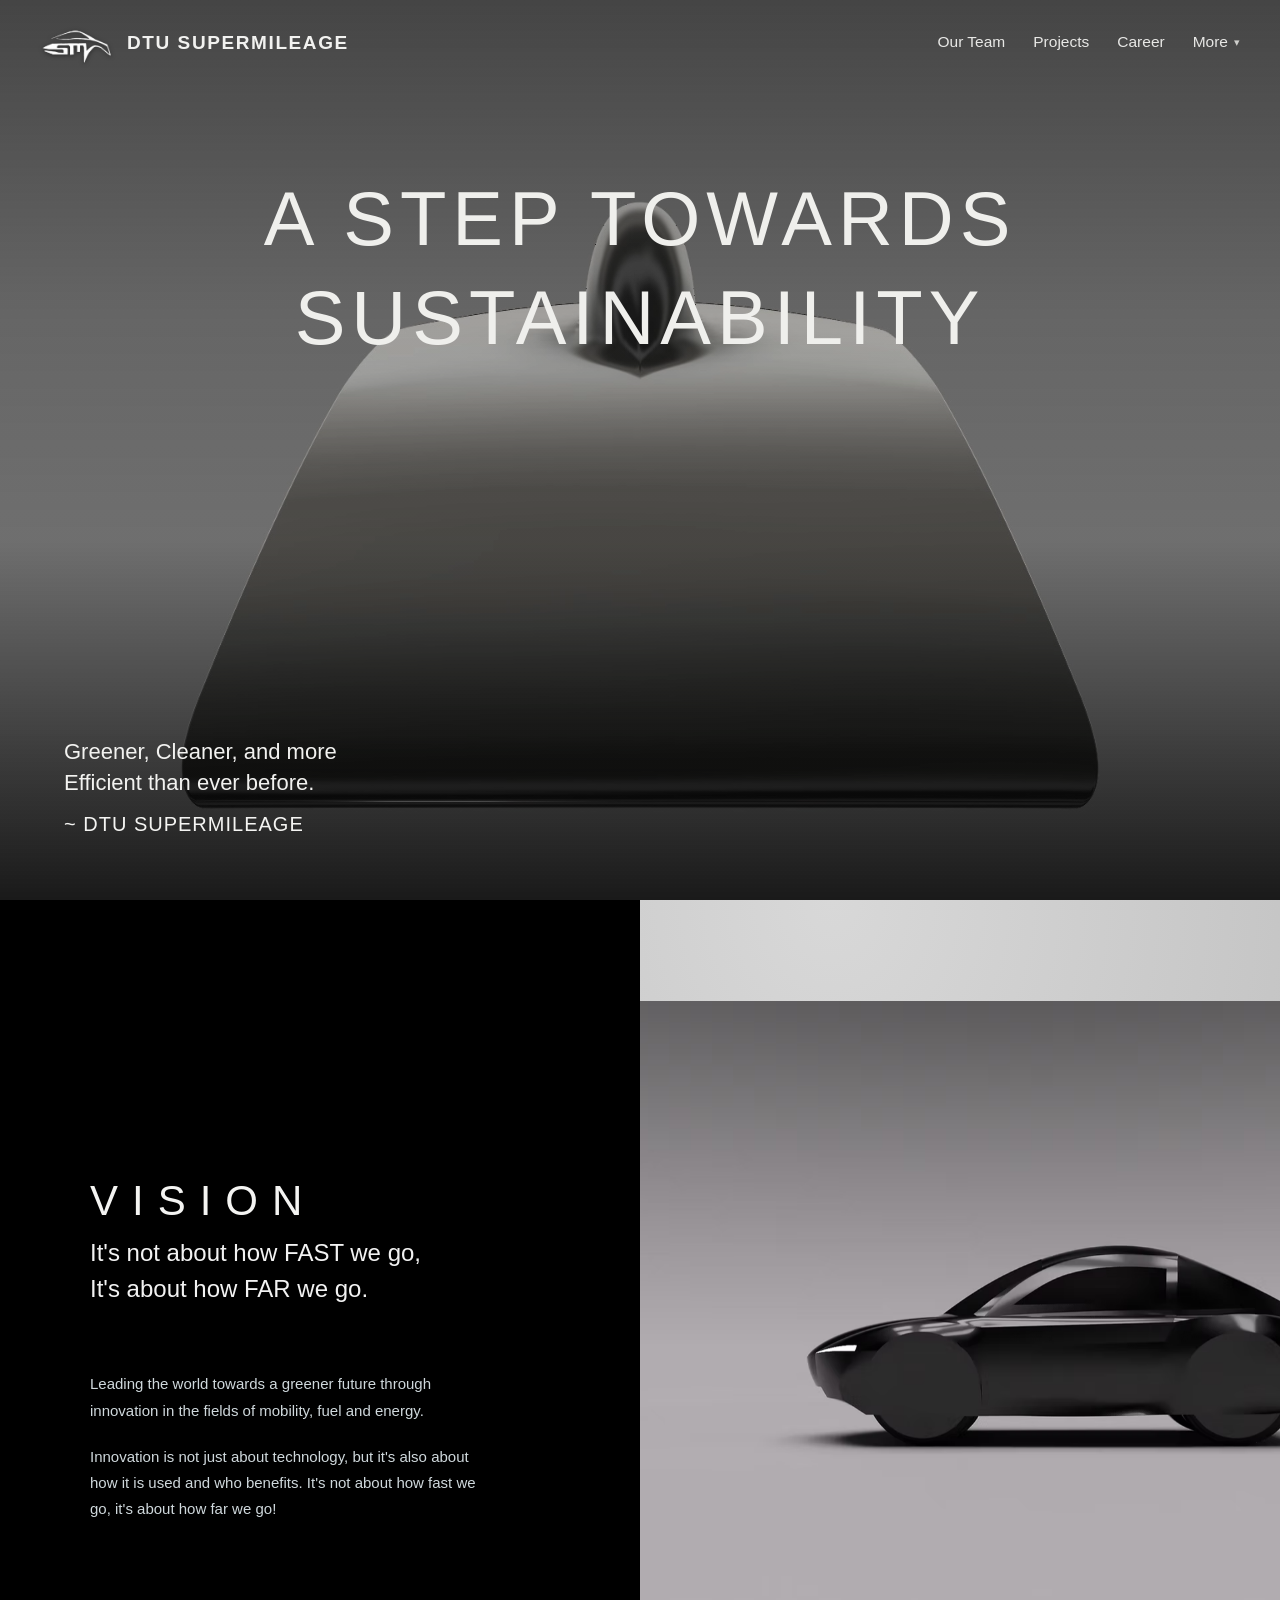
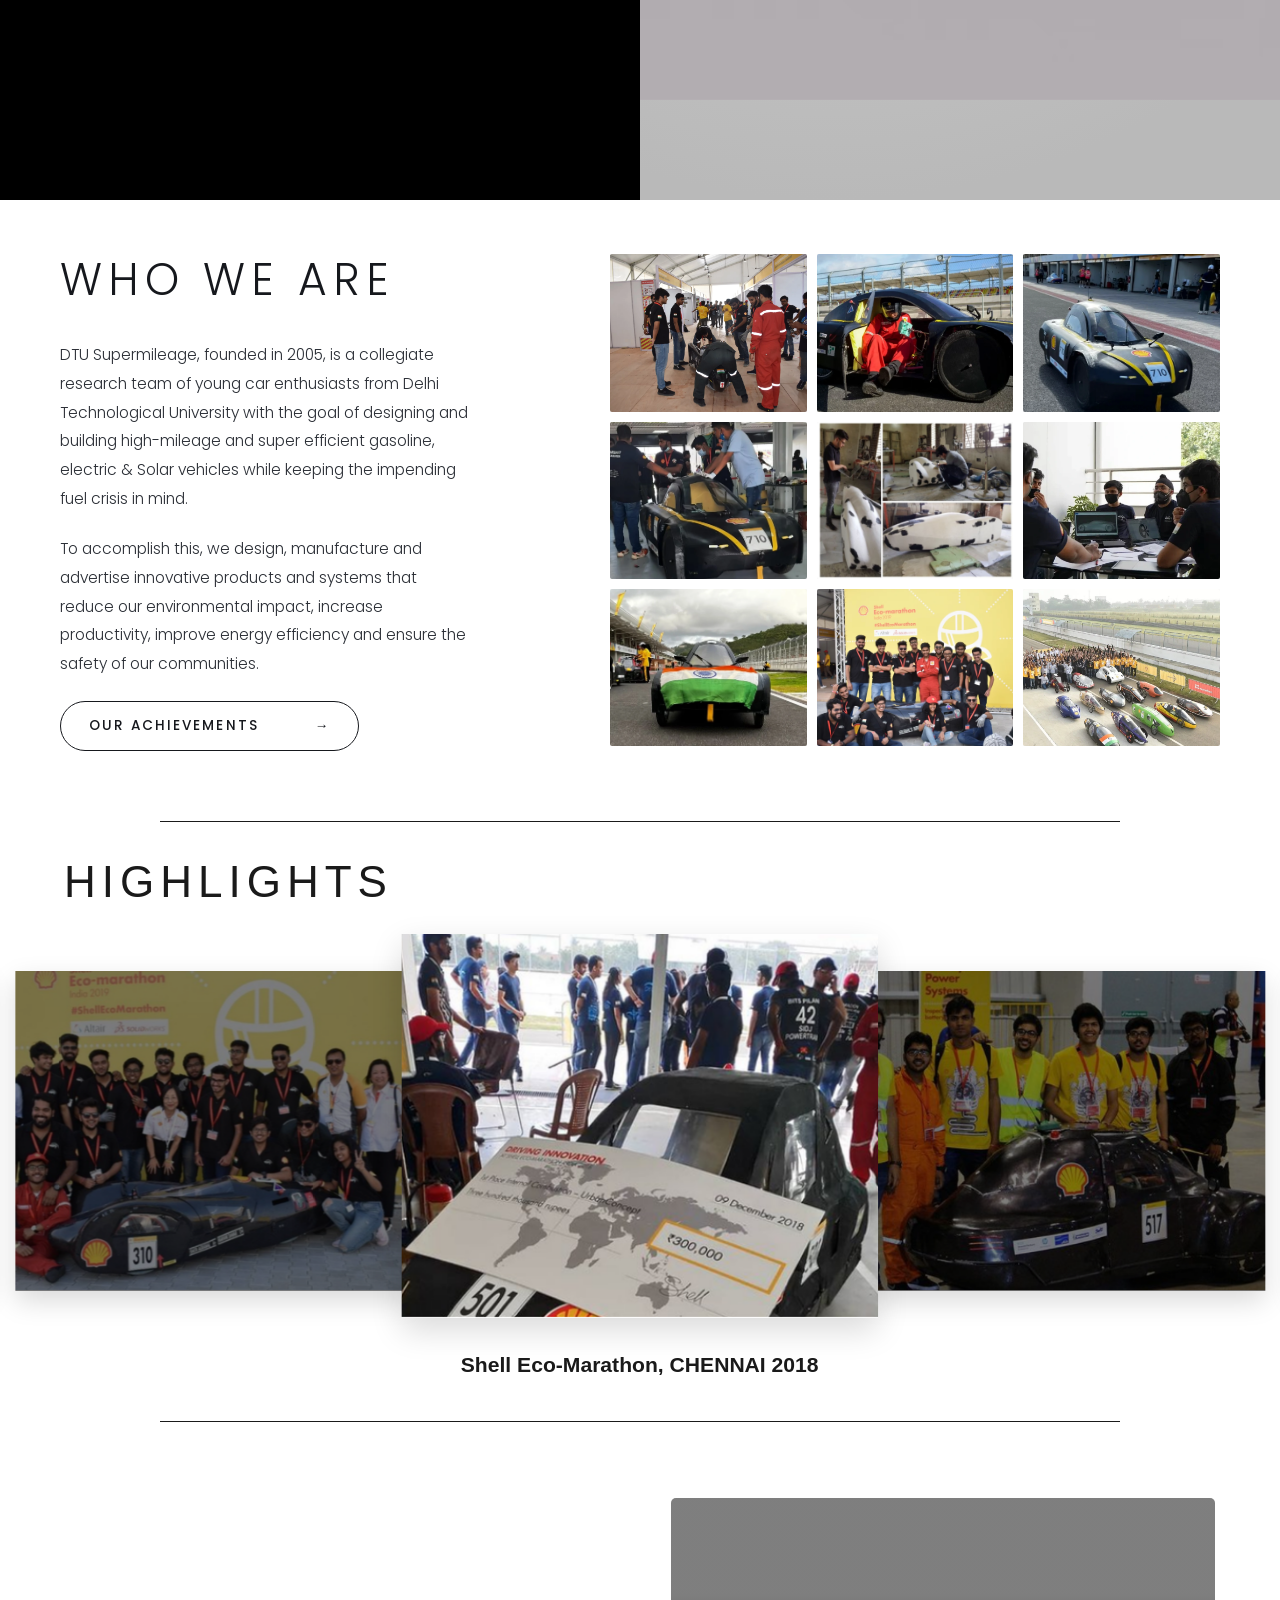
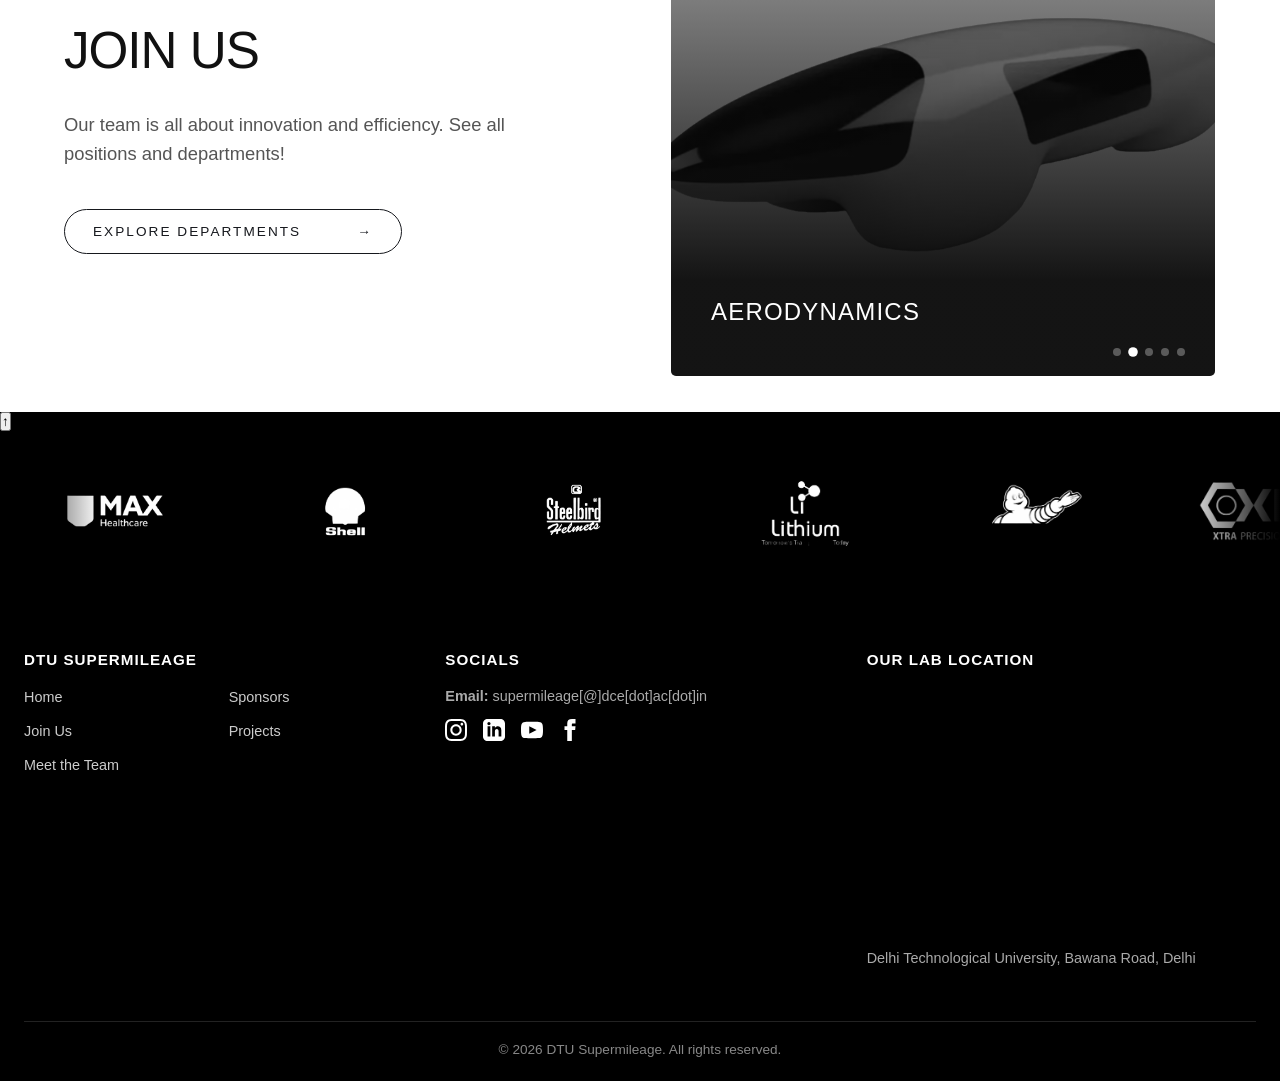
==== commit 68f2344d: "Update print statement from 'Hello' to 'Goodbye'" ====
--- a/index.html
+++ b/index.html
@@ -15,45 +15,6 @@
 
   <!-- Link external stylesheet -->
   <link rel="stylesheet" href="styles.css">
-
-  <style>
-    /* Back to Top Button Styling */
-    #backToTopBtn {
-      position: fixed;
-      bottom: 30px;
-      right: 30px;
-      z-index: 99;
-      background: rgba(255, 255, 255);
-      color: #040404;
-      border: none;
-      outline: none;
-      width: 45px;
-      height: 45px;
-      border-radius: 50%;
-      cursor: pointer;
-      display: flex;
-      align-items: center;
-      justify-content: center;
-      font-size: 20px;
-      opacity: 0;
-      visibility: hidden;
-      transform: translateY(20px);
-      transition: all 0.3s ease;
-      box-shadow: 0 4px 12px rgba(0, 0, 0, 0.3);
-    }
-
-    #backToTopBtn.show {
-      opacity: 1;
-      visibility: visible;
-      transform: translateY(0);
-    }
-
-    #backToTopBtn:hover {
-      background: rgb(255, 255, 255);  
-      transform: translateY(-3px);
-      box-shadow: 0 6px 16px rgba(255, 85, 0, 0.4);
-    }
-  </style>
 </head>
 
 <body>
@@ -64,12 +25,12 @@
     </a>
     
     <button type="button" class="hamburger-btn" id="hamburgerBtn" aria-label="Toggle Navigation" aria-expanded="false">
-        <span class="bar"></span>
-        <span class="bar"></span>
-        <span class="bar"></span>
+      <span class="bar"></span>
+      <span class="bar"></span>
+      <span class="bar"></span>
     </button>
 
-    <nav class="nav-right" aria-label="Main Navigation">
+    <nav class="nav-right" id="mainNav" aria-label="Main Navigation">
       <ul class="nav-links">
         <li class="lvl1"><a href="ourteam.html">Our Team</a></li>
         <li class="lvl2"><a href="projects.html">Projects</a></li>
@@ -107,7 +68,7 @@
 
       <div class="quote">
         <p>Greener, Cleaner, and more<br>Efficient than ever before.</p>
-        <div class="sig" style="color: white;"><span>~ DTU SUPERMILEAGE</span></div>
+        <div class="sig"><span>~ DTU SUPERMILEAGE</span></div>
       </div>
     </section>
 
@@ -116,7 +77,7 @@
       <div class="vision__left">
         <div class="vision__rule"></div>
         <div class="vision__content">
-          <h2 class="vision__title" style="color: white;">VISION</h2>
+          <h2 class="vision__title">VISION</h2>
 
           <p class="vision__tagline">
             It's not about how FAST we go,<br>
@@ -145,7 +106,7 @@
           <p class="wwa-paragraph">
             DTU Supermileage, founded in 2005, is a collegiate research team of young car
             enthusiasts from Delhi Technological University with the goal of designing and
-            building high-mileage and super efficient gasoline, electric & Solar vehicles while
+            building high-mileage and super efficient gasoline, electric &amp; Solar vehicles while
             keeping the impending fuel crisis in mind.
           </p>
 
@@ -185,42 +146,42 @@
           <!-- Item 1 -->
           <div class="carousel-item">
             <div class="image-wrapper">
-              <img src="assets/highlights/H1_SEM_Indonesia_2022.webp" alt="SEM_Indonesia_2022">
+              <img src="assets/highlights/H1_SEM_Indonesia_2022.webp" alt="SEM Indonesia 2022">
               <div class="caption">Shell Eco-Marathon, INDONESIA 2022</div>
             </div>
           </div>
           <!-- Item 2 -->
           <div class="carousel-item">
             <div class="image-wrapper">
-              <img src="assets/highlights/H2_SEM_banglore_2019.webp" alt="SEM_banglore_2019">
+              <img src="assets/highlights/H2_SEM_banglore_2019.webp" alt="SEM Bangalore 2019">
               <div class="caption">Shell Eco-Marathon, BANGLORE 2019</div>
             </div>
           </div>
           <!-- Item 3 -->
           <div class="carousel-item">
             <div class="image-wrapper">
-              <img src="assets/highlights/H3_SEM_chennai_2018.webp" alt="SEM_chennai_2018">
+              <img src="assets/highlights/H3_SEM_chennai_2018.webp" alt="SEM Chennai 2018">
               <div class="caption">Shell Eco-Marathon, CHENNAI 2018</div>
             </div>
           </div>
           <!-- Item 4 -->
           <div class="carousel-item">
             <div class="image-wrapper">
-              <img src="assets/highlights/H4_SEM_singapore_2017.webp" alt="SEM_singapore_2017">
+              <img src="assets/highlights/H4_SEM_singapore_2017.webp" alt="SEM Singapore 2017">
               <div class="caption">Shell Eco-Marathon, SINGAPORE 2017</div>
             </div>
           </div>
           <!-- Item 5 -->
           <div class="carousel-item">
             <div class="image-wrapper">
-              <img src="assets/highlights/H5_media.coverage.webp" alt="media.coverage">
+              <img src="assets/highlights/H5_media.coverage.webp" alt="Media Coverage">
               <div class="caption">Media Coverage</div>
             </div>
           </div>
           <!-- Item 6 -->
           <div class="carousel-item">
             <div class="image-wrapper">
-              <img src="assets/highlights/H6_SEM_philipines_2014.webp" alt="SEM_philipines_2014">
+              <img src="assets/highlights/H6_SEM_philipines_2014.webp" alt="SEM Philippines 2014">
               <div class="caption">Shell Eco-Marathon, PHILIPINES 2014</div>
             </div>
           </div>
@@ -238,9 +199,9 @@
           <p class="join-description">
             Our team is all about innovation and efficiency. See all positions and departments!
           </p>
-          <a href="https://chat.whatsapp.com/EzGhBx8OUHdIgOia9QNd7w" class="pill-btn">
-            <span>Join Us</span>
-            <span class="pill-arrow" aria-hidden="true">&#8594;</span>
+          <a href="career.html" class="pill-btn">
+            <span>Explore Departments</span>
+            <span class="wwa-arrow" aria-hidden="true">&#8594;</span>
           </a>
         </div>
 
@@ -269,7 +230,7 @@
             <div class="dept-card" style="background-image: url('assets/departments/pnd.webp');">
               <div class="dept-overlay"></div>
               <div class="dept-content">
-                <h3>PROPULSION & VEHICLE DYNAMICS</h3>
+                <h3>PROPULSION &amp; VEHICLE DYNAMICS</h3>
                 <div class="dept-info">
                   <p>Responsible for suspension geometry, steering systems, braking setups, and rigorous testing on track handling metrics.</p>
                 </div>
@@ -289,7 +250,7 @@
             <div class="dept-card" style="background-image: url('assets/departments/corpo.webp');">
               <div class="dept-overlay"></div>
               <div class="dept-content">
-                <h3>CORPORATE & DESIGN</h3>
+                <h3>CORPORATE &amp; DESIGN</h3>
                 <div class="dept-info">
                   <p>Handles corporate partnerships, financial budgeting, logistical planning, and overall outreach for national and international events.</p>
                 </div>
@@ -365,28 +326,21 @@
         </p>
 
         <div class="footer-socials">
-          <!-- Instagram -->
           <a href="https://instagram.com/dtusmv" target="_blank" rel="noopener noreferrer" aria-label="Instagram">
             <svg class="social-icon" viewBox="0 0 24 24" aria-hidden="true" focusable="false">
               <path fill="currentColor" d="M12 2.163c3.204 0 3.584.012 4.85.07 3.252.148 4.771 1.691 4.919 4.919.058 1.265.069 1.645.069 4.849 0 3.205-.012 3.584-.069 4.849-.149 3.225-1.664 4.771-4.919 4.919-1.266.058-1.644.07-4.85.07-3.204 0-3.584-.012-4.849-.07-3.26-.149-4.771-1.699-4.919-4.92-.058-1.265-.07-1.644-.07-4.849 0-3.204.013-3.583.07-4.849.149-3.227 1.664-4.771 4.919-4.919 1.266-.057 1.645-.069 4.849-.069zm0-2.163c-3.259 0-3.667.014-4.947.072-4.358.2-6.78 2.618-6.98 6.98-.059 1.281-.073 1.689-.073 4.948 0 3.259.014 3.668.072 4.948.2 4.358 2.618 6.78 6.98 6.98 1.281.058 1.689.072 4.948.072 3.259 0 3.668-.014 4.948-.072 4.354-.2 6.782-2.618 6.979-6.98.059-1.28.073-1.689.073-4.948 0-3.259-.014-3.667-.072-4.947-.196-4.354-2.617-6.78-6.979-6.98-1.281-.059-1.69-.073-4.949-.073zm0 5.838c-3.403 0-6.162 2.759-6.162 6.162s2.759 6.163 6.162 6.163 6.162-2.759 6.162-6.163c0-3.403-2.759-6.162-6.162-6.162zm0 10.162c-2.209 0-4-1.79-4-4 0-2.209 1.791-4 4-4s4 1.791 4 4c0 2.21-1.791 4-4 4zm6.406-11.845c-.796 0-1.441.645-1.441 1.44s.645 1.44 1.441 1.44c.795 0 1.439-.645 1.439-1.44s-.644-1.44-1.439-1.44z"/>
             </svg>
           </a>
-
-          <!-- LinkedIn -->
           <a href="https://www.linkedin.com/company/dtusupermileage/" target="_blank" rel="noopener noreferrer" aria-label="LinkedIn">
             <svg class="social-icon" viewBox="0 0 24 24" aria-hidden="true" focusable="false">
               <path fill="currentColor" d="M19 0h-14c-2.761 0-5 2.239-5 5v14c0 2.761 2.239 5 5 5h14c2.762 0 5-2.239 5-5v-14c0-2.761-2.238-5-5-5zm-11 19h-3v-11h3v11zm-1.5-12.268c-.966 0-1.75-.79-1.75-1.764s.784-1.764 1.75-1.764 1.75.79 1.75 1.764-.783 1.764-1.75 1.764zm13.5 12.268h-3v-5.604c0-3.368-4-3.113-4 0v5.604h-3v-11h3v1.765c1.396-2.586 7-2.777 7 2.476v6.759z"/>
             </svg>
           </a>
-
-          <!-- YouTube -->
           <a href="https://www.youtube.com/@dtusupermileage" target="_blank" rel="noopener noreferrer" aria-label="YouTube">
             <svg class="social-icon" viewBox="0 0 24 24" aria-hidden="true" focusable="false">
               <path fill="currentColor" d="M19.615 3.184c-3.604-.246-11.631-.245-15.23 0-3.897.266-4.356 2.62-4.385 8.816.029 6.185.484 8.549 4.385 8.816 3.6.245 11.626.246 15.23 0 3.897-.266 4.356-2.62 4.385-8.816-.029-6.185-.484-8.549-4.385-8.816zm-10.615 12.816v-8l8 3.993-8 4.007z"/>
             </svg>
           </a>
-
-          <!-- Facebook -->
           <a href="https://www.facebook.com/DTUSupermileage/" target="_blank" rel="noopener noreferrer" aria-label="Facebook">
             <svg class="social-icon" viewBox="0 0 24 24" aria-hidden="true" focusable="false">
               <path fill="currentColor" d="M9 8h-3v4h3v12h5v-12h3.642l.358-4h-4v-1.667c0-.955.192-1.333 1.115-1.333h2.885v-5h-3.808c-3.596 0-5.192 1.583-5.192 4.615v3.385z"/>
@@ -423,30 +377,5 @@
 
   <!-- Link external JavaScript -->
   <script src="script.js"></script>
-
-  <!-- Back to Top Script -->
-  <script>
-    document.addEventListener("DOMContentLoaded", () => {
-      const backToTopBtn = document.getElementById('backToTopBtn');
-
-      if (backToTopBtn) {
-        window.addEventListener('scroll', () => {
-          // Show button if user scrolls down more than 300px
-          if (window.scrollY > 300) {
-            backToTopBtn.classList.add('show');
-          } else {
-            backToTopBtn.classList.remove('show');
-          }
-        });
-
-        backToTopBtn.addEventListener('click', () => {
-          window.scrollTo({
-            top: 0,
-            behavior: 'smooth'
-          });
-        });
-      }
-    });
-  </script>
 </body>
-</html>+</html>
